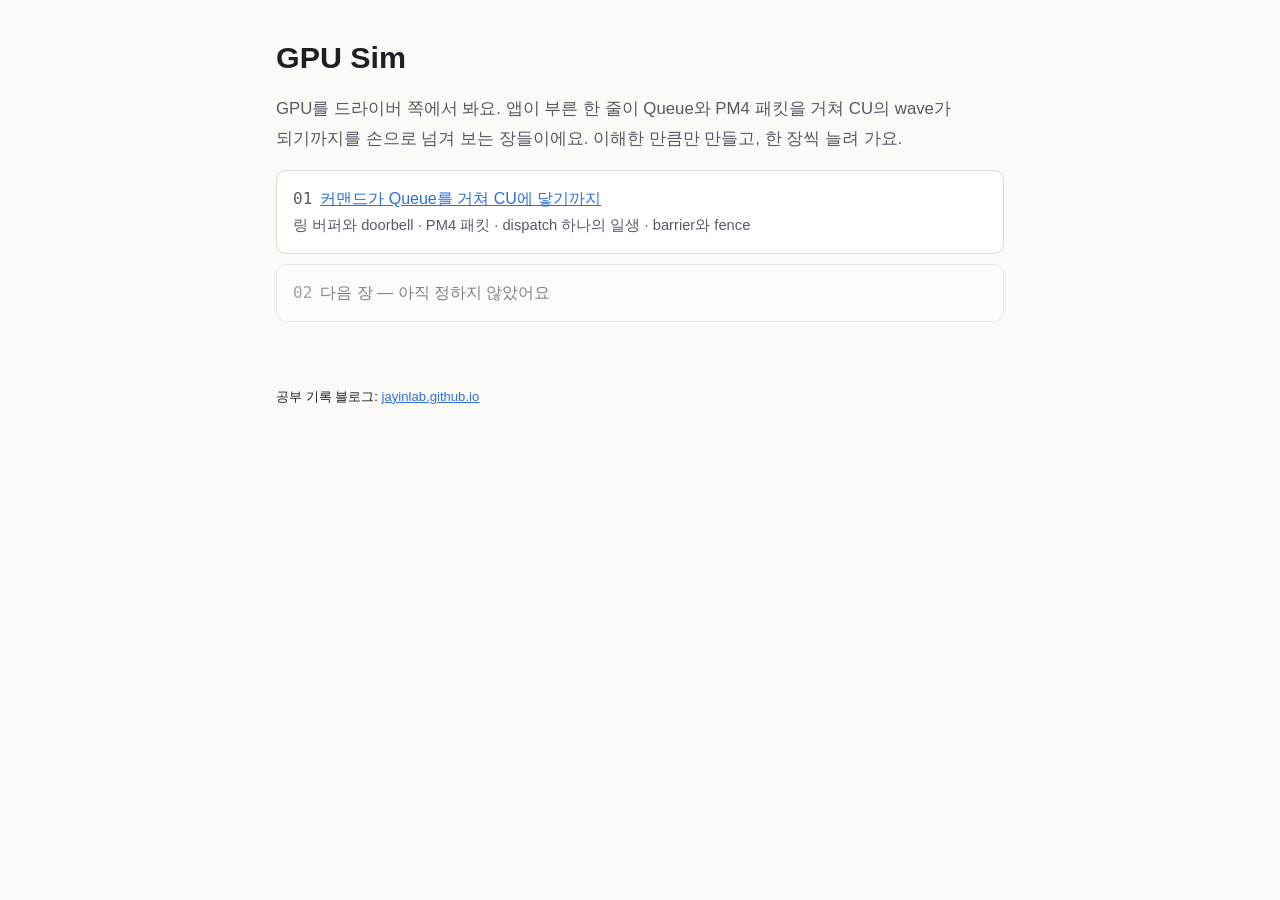
==== index.html @ 0fe096c0 "1장: 커맨드가 Queue를 거쳐 CU에 닿기까지 (초안) Co-Authored-By: Claude Opus 5.5 <noreply@anthropic.com>" ====
<!doctype html>
<html lang="ko">
<head>
<meta charset="utf-8">
<meta name="viewport" content="width=device-width, initial-scale=1">
<title>GPU Sim</title>
<meta name="description" content="드라이버 쪽 시선으로 GPU를 한 박자씩 넘겨 보는 작은 시뮬레이터 모음.">
<link rel="stylesheet" href="assets/style.css">
</head>
<body>
<main>
<h1>GPU Sim</h1>
<p class="lead">GPU를 드라이버 쪽에서 봐요. 앱이 부른 한 줄이 Queue와 PM4 패킷을 거쳐 CU의 wave가 되기까지를 손으로 넘겨 보는 장들이에요. 이해한 만큼만 만들고, 한 장씩 늘려 가요.</p>
<ul class="toc">
  <li><span class="num">01</span><a href="ch01/">커맨드가 Queue를 거쳐 CU에 닿기까지</a><span class="desc">링 버퍼와 doorbell · PM4 패킷 · dispatch 하나의 일생 · barrier와 fence</span></li>
  <li class="soon"><span class="num">02</span>다음 장 — 아직 정하지 않았어요</li>
</ul>
<footer><p>공부 기록 블로그: <a href="https://jayinlab.github.io/">jayinlab.github.io</a></p></footer>
</main>
</body>
</html>
---- assets/style.css ----
:root {
  --bg: #fbfaf7;
  --surface: #ffffff;
  --surface-2: #f2f0eb;
  --ink: #1d1f24;
  --ink-2: #555a66;
  --line: #dedad2;
  --accent: #2f6fdb;
  --accent-soft: rgba(47, 111, 219, .12);
  --ok: #1f9d74;
  --ok-soft: rgba(31, 157, 116, .13);
  --warn: #c98a12;
  --warn-soft: rgba(201, 138, 18, .15);
  --bad: #c9443a;
  --bad-soft: rgba(201, 68, 58, .12);
  --mono: ui-monospace, "SF Mono", Menlo, Consolas, monospace;
}
@media (prefers-color-scheme: dark) {
  :root:not([data-theme="light"]) {
    --bg: #12141a;
    --surface: #1a1d25;
    --surface-2: #222632;
    --ink: #e6e8ee;
    --ink-2: #9aa1b2;
    --line: #2f3442;
    --accent: #7aa7ff;
    --accent-soft: rgba(122, 167, 255, .16);
    --ok: #5fd4ad;
    --ok-soft: rgba(95, 212, 173, .14);
    --warn: #f0b84a;
    --warn-soft: rgba(240, 184, 74, .16);
    --bad: #ff7a70;
    --bad-soft: rgba(255, 122, 112, .14);
  }
}

* { box-sizing: border-box; }
html { -webkit-text-size-adjust: 100%; }
body {
  margin: 0;
  background: var(--bg);
  color: var(--ink);
  font: 16px/1.75 -apple-system, BlinkMacSystemFont, "Apple SD Gothic Neo", "Pretendard", "Malgun Gothic", "Segoe UI", sans-serif;
  word-break: keep-all;
}
main { max-width: 760px; margin: 0 auto; padding: 32px 16px 96px; }
a { color: var(--accent); }
h1 { font-size: 1.9rem; line-height: 1.3; margin: .2em 0 .3em; }
h2 { font-size: 1.35rem; margin: 2.4em 0 .6em; padding-top: .6em; border-top: 1px solid var(--line); }
h3 { font-size: 1.08rem; margin: 1.8em 0 .4em; }
p, li { color: var(--ink); }
.lead { color: var(--ink-2); font-size: 1.05rem; }
.crumb { font-size: .85rem; color: var(--ink-2); }
.crumb a { text-decoration: none; }
code { font-family: var(--mono); font-size: .88em; background: var(--surface-2); padding: .08em .35em; border-radius: 4px; }
.note {
  border-left: 3px solid var(--warn);
  background: var(--warn-soft);
  padding: 10px 14px;
  border-radius: 0 8px 8px 0;
  font-size: .93rem;
  margin: 1.2em 0;
}
.note.fact { border-color: var(--ok); background: var(--ok-soft); }

/* table of contents */
.toc { list-style: none; padding: 0; }
.toc li { border: 1px solid var(--line); background: var(--surface); border-radius: 10px; padding: 14px 16px; margin: 10px 0; }
.toc li.soon { opacity: .55; }
.toc .num { font-family: var(--mono); color: var(--ink-2); margin-right: .5em; }
.toc .desc { display: block; color: var(--ink-2); font-size: .92rem; }

/* simulator shell */
.sim {
  background: var(--surface);
  border: 1px solid var(--line);
  border-radius: 14px;
  padding: 16px;
  margin: 1.4em 0 2em;
}
.sim-title { font-size: .78rem; font-weight: 700; letter-spacing: .06em; color: var(--ink-2); text-transform: uppercase; margin-bottom: 10px; }
.controls { display: flex; flex-wrap: wrap; gap: 8px; margin: 12px 0 4px; align-items: center; }
button {
  font: inherit; font-size: .9rem;
  border: 1px solid var(--line);
  background: var(--surface-2);
  color: var(--ink);
  padding: 6px 12px;
  border-radius: 8px;
  cursor: pointer;
}
button:hover:not(:disabled) { border-color: var(--accent); }
button.primary { background: var(--accent); border-color: var(--accent); color: #fff; }
button:disabled { opacity: .45; cursor: default; }
label.inline { font-size: .9rem; color: var(--ink-2); display: inline-flex; align-items: center; gap: 6px; }
input[type=number], select {
  font: inherit; font-size: .9rem; width: 84px;
  padding: 4px 6px; border-radius: 6px;
  border: 1px solid var(--line); background: var(--surface-2); color: var(--ink);
}
.say {
  min-height: 3.4em;
  background: var(--surface-2);
  border-radius: 8px;
  padding: 10px 12px;
  font-size: .93rem;
  margin-top: 10px;
}
.say b { color: var(--accent); }
.log { font-family: var(--mono); font-size: .78rem; color: var(--ink-2); max-height: 7.5em; overflow-y: auto; margin-top: 8px; white-space: pre-wrap; }

/* ring buffer */
.ring { display: grid; grid-template-columns: repeat(8, 1fr); gap: 6px; margin: 8px 0 2px; }
.slot {
  position: relative;
  aspect-ratio: 1 / 1.05;
  border: 1px solid var(--line);
  border-radius: 8px;
  background: var(--surface-2);
  display: flex; align-items: center; justify-content: center;
  font-family: var(--mono); font-size: .72rem; text-align: center; line-height: 1.2;
  transition: background .25s, border-color .25s;
}
.slot.written { background: var(--warn-soft); border-color: var(--warn); }
.slot.visible { background: var(--accent-soft); border-color: var(--accent); }
.slot.read { background: var(--ok-soft); border-color: var(--ok); color: var(--ink-2); }
.ptrs { display: grid; grid-template-columns: repeat(8, 1fr); gap: 6px; font-family: var(--mono); font-size: .68rem; text-align: center; min-height: 2.8em; }
.ptr-r { color: var(--ok); font-weight: 700; }
.ptr-w { color: var(--warn); font-weight: 700; }
.ptr-d { color: var(--accent); font-weight: 700; }
.legend { display: flex; flex-wrap: wrap; gap: 12px; font-size: .8rem; color: var(--ink-2); margin-top: 6px; }
.legend i { display: inline-block; width: 11px; height: 11px; border-radius: 3px; margin-right: 5px; vertical-align: -1px; border: 1px solid var(--line); }

/* pipeline stepper */
.lanes { display: grid; grid-template-columns: 1fr; gap: 8px; }
.lane { display: grid; grid-template-columns: 92px 1fr; gap: 10px; align-items: start; }
.lane-name { font-size: .78rem; font-weight: 700; color: var(--ink-2); padding-top: 6px; }
.lane-body { display: flex; flex-wrap: wrap; gap: 6px; min-height: 34px; align-items: center; }
.chip {
  font-family: var(--mono); font-size: .74rem;
  border: 1px solid var(--line); background: var(--surface-2);
  padding: 4px 8px; border-radius: 6px;
  transition: background .25s, border-color .25s, opacity .25s;
}
.chip.on { border-color: var(--accent); background: var(--accent-soft); }
.chip.done { border-color: var(--ok); background: var(--ok-soft); }
.chip.dim { opacity: .4; }
.cus { display: grid; grid-template-columns: repeat(4, 1fr); gap: 6px; width: 100%; }
.cu { border: 1px solid var(--line); border-radius: 8px; padding: 6px; background: var(--surface-2); min-height: 64px; }
.cu-name { font-size: .68rem; color: var(--ink-2); font-family: var(--mono); }
.waves { display: flex; flex-wrap: wrap; gap: 3px; margin-top: 4px; }
.wave { width: 14px; height: 14px; border-radius: 3px; background: var(--accent); }
.wave.fin { background: var(--ok); }
.wave.b { background: var(--warn); }
.wave.b.fin { background: var(--ok); }
.memcell { font-family: var(--mono); font-size: .85rem; border: 1px solid var(--line); border-radius: 6px; padding: 4px 10px; background: var(--surface-2); }
.memcell.hit { border-color: var(--ok); background: var(--ok-soft); }

/* fence sim */
.fence-row { display: flex; flex-wrap: wrap; gap: 10px; align-items: center; margin: 6px 0; }
.big { font-family: var(--mono); font-size: 1.4rem; font-weight: 700; }
.waiter { border: 1px dashed var(--line); border-radius: 8px; padding: 6px 10px; font-size: .85rem; }
.waiter.blocked { border-color: var(--bad); background: var(--bad-soft); }
.waiter.free { border-color: var(--ok); background: var(--ok-soft); border-style: solid; }

/* summary & quiz */
.summary { background: var(--surface); border: 1px solid var(--line); border-radius: 12px; padding: 6px 18px; }
.quiz { border: 1px solid var(--line); border-radius: 10px; padding: 12px 14px; margin: 12px 0; background: var(--surface); }
.quiz .q { font-weight: 600; margin-bottom: 8px; }
.quiz .opts { display: flex; flex-direction: column; gap: 6px; }
.quiz .opts button { text-align: left; }
.quiz .opts button.right { border-color: var(--ok); background: var(--ok-soft); }
.quiz .opts button.wrong { border-color: var(--bad); background: var(--bad-soft); }
.quiz .why { display: none; margin-top: 8px; font-size: .9rem; color: var(--ink-2); }
.quiz.answered .why { display: block; }

footer { margin-top: 64px; font-size: .82rem; color: var(--ink-2); }

@media (max-width: 560px) {
  .ring, .ptrs { grid-template-columns: repeat(4, 1fr); }
  .lane { grid-template-columns: 1fr; gap: 2px; }
  .lane-name { padding-top: 0; }
  .cus { grid-template-columns: repeat(2, 1fr); }
}
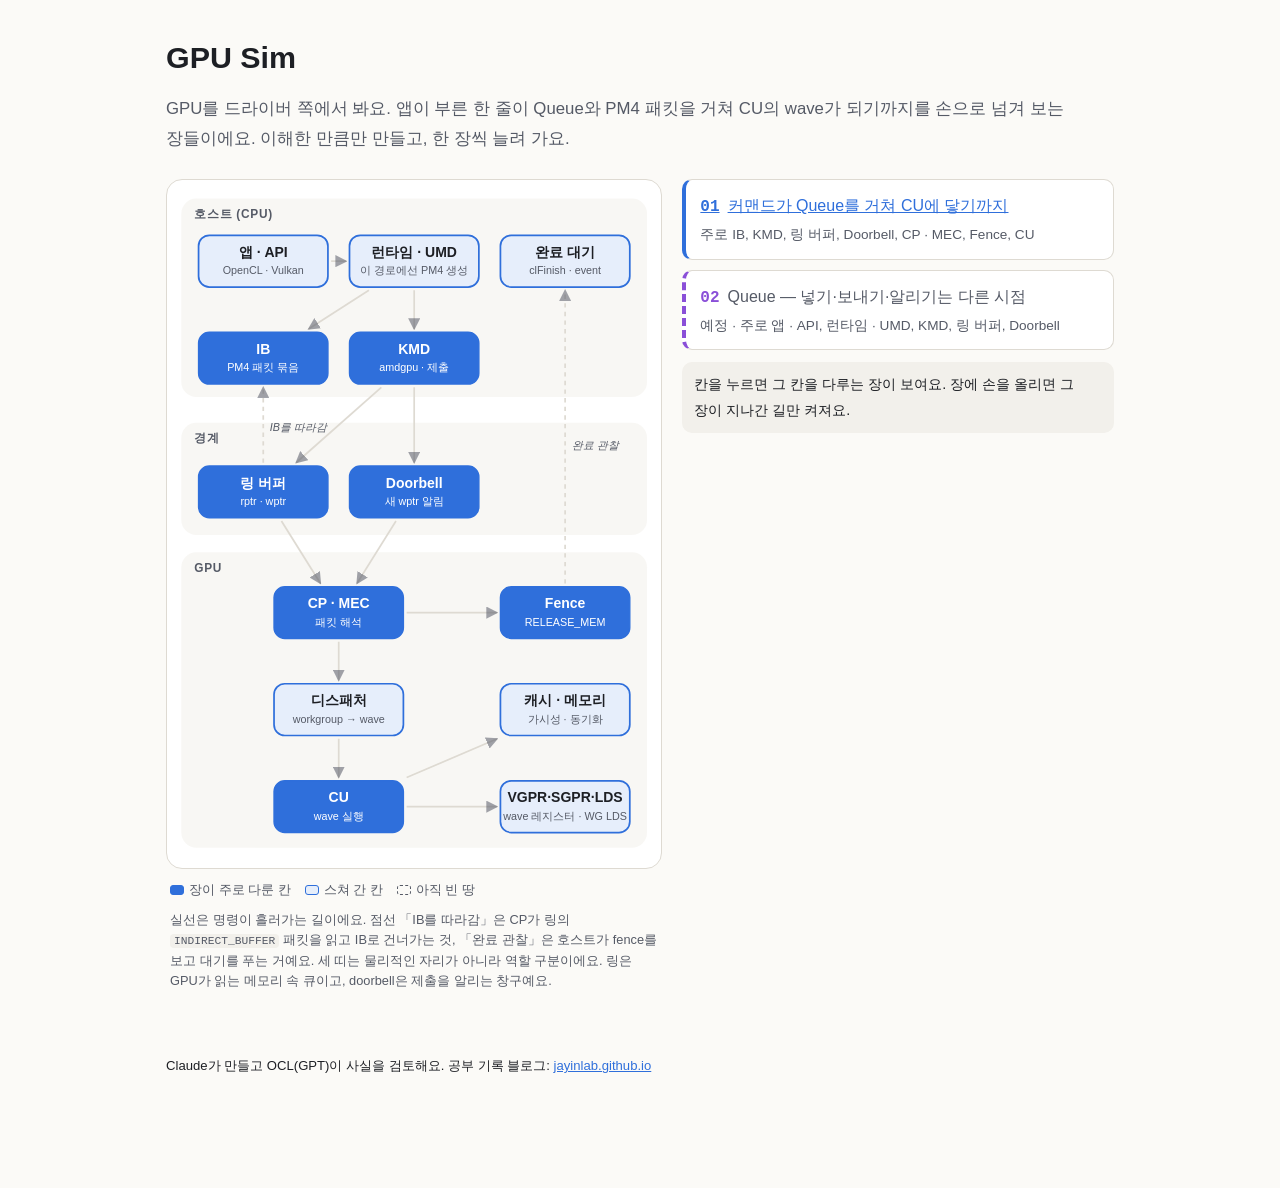
==== commit 87e5ac60: "탐색 지도: 메인 전체 지도 + 장마다 다룬 칸 색칠 - assets/map.js 공용 부품(칸 13·화살표·장 범위), 메인은 장 카드 호버·칸 클릭 - 1장 맨 위 지도(칸 클" ====
--- a/index.html
+++ b/index.html
@@ -8,14 +8,30 @@
 <link rel="stylesheet" href="assets/style.css">
 </head>
 <body>
-<main>
+<main class="wide">
 <h1>GPU Sim</h1>
 <p class="lead">GPU를 드라이버 쪽에서 봐요. 앱이 부른 한 줄이 Queue와 PM4 패킷을 거쳐 CU의 wave가 되기까지를 손으로 넘겨 보는 장들이에요. 이해한 만큼만 만들고, 한 장씩 늘려 가요.</p>
-<ul class="toc">
-  <li><span class="num">01</span><a href="ch01/">커맨드가 Queue를 거쳐 CU에 닿기까지</a><span class="desc">링 버퍼와 doorbell · PM4 패킷 · dispatch 하나의 일생 · barrier와 fence</span></li>
-  <li class="soon"><span class="num">02</span>다음 장 — 아직 정하지 않았어요</li>
-</ul>
-<footer><p>공부 기록 블로그: <a href="https://jayinlab.github.io/">jayinlab.github.io</a></p></footer>
+
+<section class="gmap-box" data-gmap="index">
+  <div>
+    <div class="gmap-wrap"></div>
+    <div class="gmap-legend">
+      <span><i class="m"></i>장이 주로 다룬 칸</span>
+      <span><i class="t"></i>스쳐 간 칸</span>
+      <span><i class="e"></i>아직 빈 땅</span>
+    </div>
+    <p class="gmap-note">실선은 명령이 흘러가는 길이에요. 점선 「IB를 따라감」은 CP가 링의 <code>INDIRECT_BUFFER</code> 패킷을 읽고 IB로 건너가는 것, 「완료 관찰」은 호스트가 fence를 보고 대기를 푸는 거예요. 세 띠는 물리적인 자리가 아니라 역할 구분이에요. 링은 GPU가 읽는 메모리 속 큐이고, doorbell은 제출을 알리는 창구예요.</p>
+  </div>
+  <div>
+    <ul class="gmap-chapters"></ul>
+    <div class="gmap-panel" aria-live="polite"></div>
+  </div>
+</section>
+
+<footer>
+<p>Claude가 만들고 OCL(GPT)이 사실을 검토해요. 공부 기록 블로그: <a href="https://jayinlab.github.io/">jayinlab.github.io</a></p>
+</footer>
 </main>
+<script src="assets/map.js"></script>
 </body>
 </html>
--- a/assets/style.css
+++ b/assets/style.css
@@ -13,6 +13,9 @@
   --warn-soft: rgba(201, 138, 18, .15);
   --bad: #c9443a;
   --bad-soft: rgba(201, 68, 58, .12);
+  --c1: #2f6fdb;
+  --c2: #8a4fd8;
+  --on-c: #ffffff;
   --mono: ui-monospace, "SF Mono", Menlo, Consolas, monospace;
 }
 @media (prefers-color-scheme: dark) {
@@ -31,6 +34,9 @@
     --warn-soft: rgba(240, 184, 74, .16);
     --bad: #ff7a70;
     --bad-soft: rgba(255, 122, 112, .14);
+    --c1: #7aa7ff;
+    --c2: #c09bff;
+    --on-c: #10131a;
   }
 }
 
@@ -176,6 +182,54 @@
 
 footer { margin-top: 64px; font-size: .82rem; color: var(--ink-2); }
 
+/* 탐색 지도 */
+.gmap-box { display: grid; grid-template-columns: minmax(0, 1.15fr) minmax(0, 1fr); gap: 20px; align-items: start; margin: 1.6em 0 2.4em; }
+.gmap-wrap { background: var(--surface); border: 1px solid var(--line); border-radius: 16px; padding: 10px; }
+.gmap { width: 100%; height: auto; display: block; }
+.gmap-band { fill: var(--surface-2); opacity: .55; }
+.gmap-band-t { font-size: 11px; font-weight: 700; letter-spacing: .06em; fill: var(--ink-2); }
+.gmap-edge { stroke: var(--line); stroke-width: 1.6; transition: stroke .25s, opacity .25s; }
+.gmap-edge.jump, .gmap-edge.back { stroke-dasharray: 4 4; }
+.gmap-edge.lit { stroke: var(--cc); stroke-width: 2.2; }
+.gmap-elabel { font-size: 10px; fill: var(--ink-2); font-style: italic; }
+.gmap-arw { fill: var(--ink-2); opacity: .55; }
+.gmap-node rect { fill: var(--surface); stroke: var(--line); stroke-width: 1.3; transition: fill .25s, stroke .25s, opacity .25s; }
+.gmap-node text { text-anchor: middle; pointer-events: none; transition: opacity .25s; }
+.gmap-t { font-size: 13px; font-weight: 700; fill: var(--ink); }
+.gmap-s { font-size: 10px; fill: var(--ink-2); }
+.gmap-node[role=button] { cursor: pointer; }
+.gmap-node[role=button]:hover rect, .gmap-node:focus-visible rect { stroke: var(--ink-2); }
+.gmap-node:focus { outline: none; }
+.gmap-node.main rect { fill: var(--cc); stroke: var(--cc); }
+.gmap-node.main .gmap-t, .gmap-node.main .gmap-s { fill: var(--on-c); }
+.gmap-node.touch rect { fill: color-mix(in srgb, var(--cc) 12%, var(--surface)); stroke: var(--cc); stroke-width: 1.6; }
+.gmap-node.off rect { opacity: .45; }
+.gmap-node.off text { opacity: .4; }
+.gmap-node.empty rect { fill: transparent; stroke-dasharray: 4 3; }
+.gmap-node.empty text { opacity: .55; }
+.gmap-node.picked rect { stroke: var(--ink); stroke-width: 2.4; }
+.gmap-chapters { list-style: none; padding: 0; margin: 0; }
+.gmap-ch { border: 1px solid var(--line); border-left: 4px solid var(--cc); background: var(--surface); border-radius: 10px; padding: 12px 14px; margin: 0 0 10px; transition: box-shadow .2s; }
+.gmap-ch:hover, .gmap-ch:focus-within { box-shadow: 0 0 0 2px color-mix(in srgb, var(--cc) 35%, transparent); }
+.gmap-ch.planned { border-left-style: dashed; }
+.gmap-ch.planned > span:first-child { color: var(--ink-2); }
+.gmap-ch .num { font-family: var(--mono); color: var(--cc); margin-right: .5em; font-weight: 700; }
+.gmap-ch .desc { display: block; color: var(--ink-2); font-size: .85rem; margin-top: 2px; }
+.gmap-panel { font-size: .9rem; background: var(--surface-2); border-radius: 10px; padding: 10px 12px; margin-top: 12px; min-height: 3.2em; }
+.gmap-note { font-size: .8rem; color: var(--ink-2); margin: 8px 4px 0; line-height: 1.6; }
+.gmap-legend { display: flex; flex-wrap: wrap; gap: 14px; font-size: .8rem; color: var(--ink-2); margin: 10px 4px 2px; }
+.gmap-legend i { display: inline-block; width: 14px; height: 10px; border-radius: 3px; margin-right: 5px; vertical-align: -1px; border: 1.5px solid var(--c1); }
+.gmap-legend i.m { background: var(--c1); }
+.gmap-legend i.t { background: color-mix(in srgb, var(--c1) 12%, var(--surface)); }
+.gmap-legend i.e { border-style: dashed; border-color: var(--ink-2); }
+.chapter-map { max-width: 400px; margin: 1.4em auto 0; }
+.chapter-map .gmap-wrap { padding: 6px; }
+.chapter-map figcaption { font-size: .82rem; color: var(--ink-2); text-align: center; margin-top: 6px; }
+main.wide { max-width: 980px; }
+
+@media (max-width: 760px) {
+  .gmap-box { grid-template-columns: 1fr; }
+}
 @media (max-width: 560px) {
   .ring, .ptrs { grid-template-columns: repeat(4, 1fr); }
   .lane { grid-template-columns: 1fr; gap: 2px; }
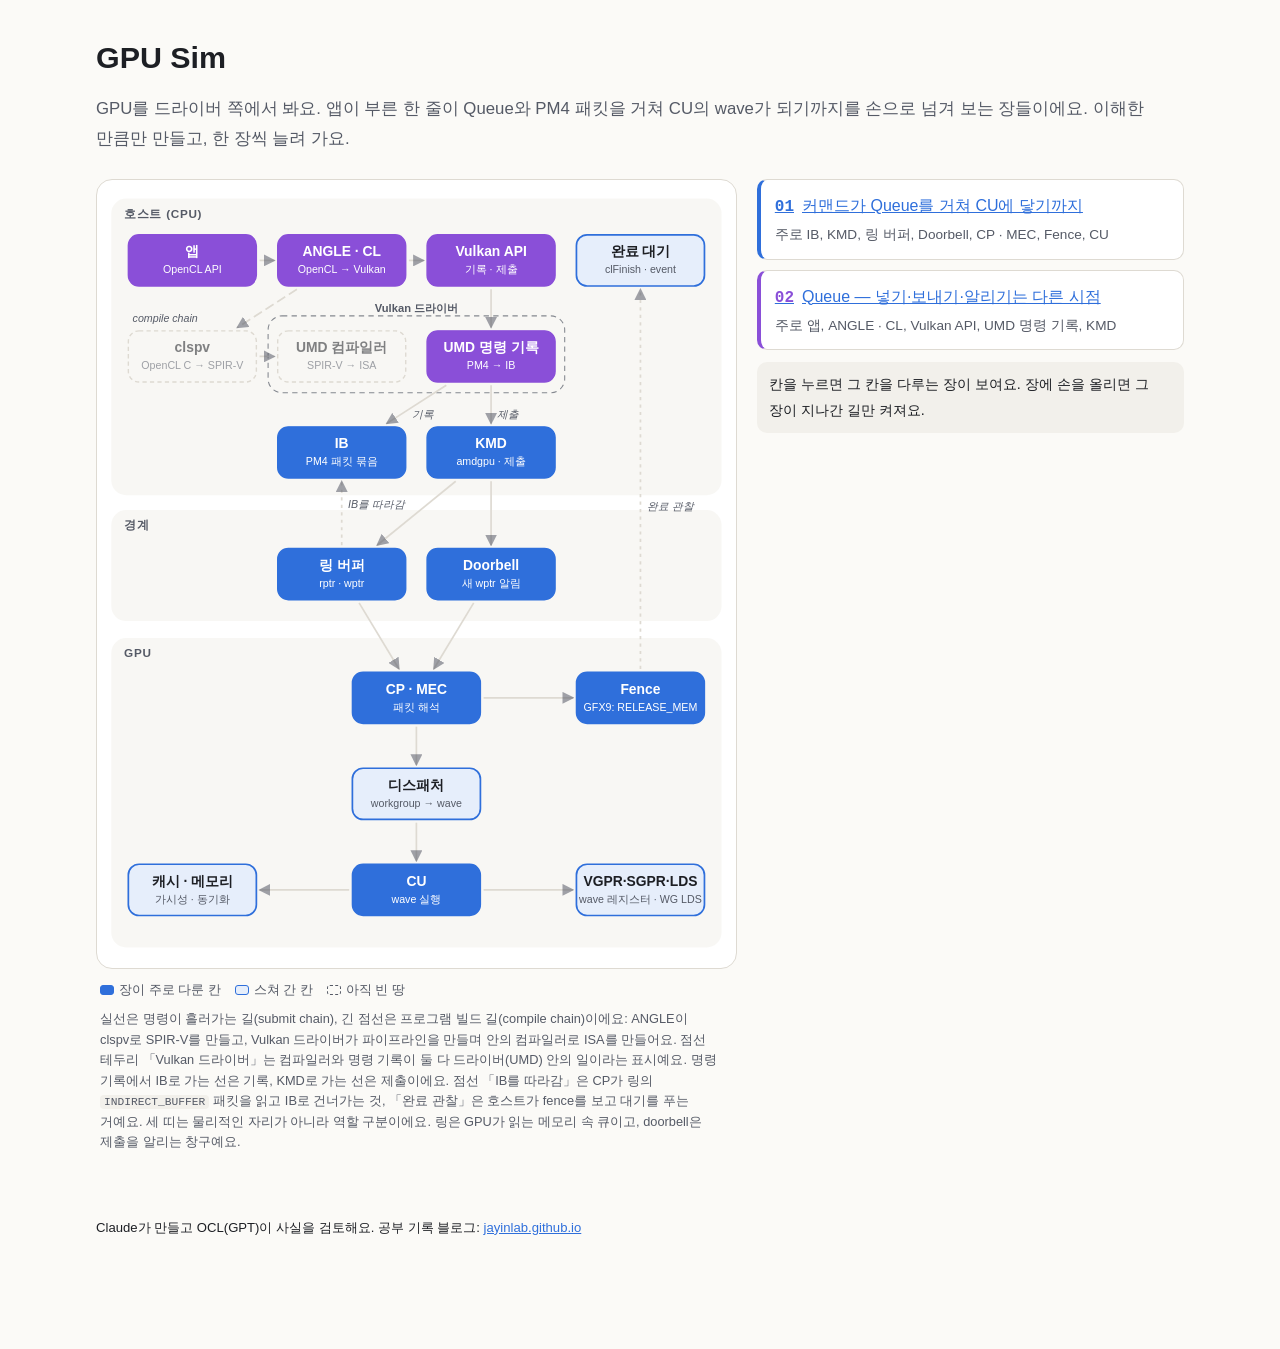
==== commit fb67cd81: "2장 Queue 공개 + 지도 호스트 띠를 compile/submit chain으로 펼침 - 2장: event 네 상태, 층마다 대기·제출 단계, clFlush/clFinish 약" ====
--- a/index.html
+++ b/index.html
@@ -20,7 +20,7 @@
       <span><i class="t"></i>스쳐 간 칸</span>
       <span><i class="e"></i>아직 빈 땅</span>
     </div>
-    <p class="gmap-note">실선은 명령이 흘러가는 길이에요. 점선 「IB를 따라감」은 CP가 링의 <code>INDIRECT_BUFFER</code> 패킷을 읽고 IB로 건너가는 것, 「완료 관찰」은 호스트가 fence를 보고 대기를 푸는 거예요. 세 띠는 물리적인 자리가 아니라 역할 구분이에요. 링은 GPU가 읽는 메모리 속 큐이고, doorbell은 제출을 알리는 창구예요.</p>
+    <p class="gmap-note">실선은 명령이 흘러가는 길(submit chain), 긴 점선은 프로그램 빌드 길(compile chain)이에요: ANGLE이 clspv로 SPIR-V를 만들고, Vulkan 드라이버가 파이프라인을 만들며 안의 컴파일러로 ISA를 만들어요. 점선 테두리 「Vulkan 드라이버」는 컴파일러와 명령 기록이 둘 다 드라이버(UMD) 안의 일이라는 표시예요. 명령 기록에서 IB로 가는 선은 기록, KMD로 가는 선은 제출이에요. 점선 「IB를 따라감」은 CP가 링의 <code>INDIRECT_BUFFER</code> 패킷을 읽고 IB로 건너가는 것, 「완료 관찰」은 호스트가 fence를 보고 대기를 푸는 거예요. 세 띠는 물리적인 자리가 아니라 역할 구분이에요. 링은 GPU가 읽는 메모리 속 큐이고, doorbell은 제출을 알리는 창구예요.</p>
   </div>
   <div>
     <ul class="gmap-chapters"></ul>
--- a/assets/style.css
+++ b/assets/style.css
@@ -183,14 +183,17 @@
 footer { margin-top: 64px; font-size: .82rem; color: var(--ink-2); }
 
 /* 탐색 지도 */
-.gmap-box { display: grid; grid-template-columns: minmax(0, 1.15fr) minmax(0, 1fr); gap: 20px; align-items: start; margin: 1.6em 0 2.4em; }
+.gmap-box { display: grid; grid-template-columns: minmax(0, 1.5fr) minmax(0, 1fr); gap: 20px; align-items: start; margin: 1.6em 0 2.4em; }
 .gmap-wrap { background: var(--surface); border: 1px solid var(--line); border-radius: 16px; padding: 10px; }
 .gmap { width: 100%; height: auto; display: block; }
 .gmap-band { fill: var(--surface-2); opacity: .55; }
 .gmap-band-t { font-size: 11px; font-weight: 700; letter-spacing: .06em; fill: var(--ink-2); }
 .gmap-edge { stroke: var(--line); stroke-width: 1.6; transition: stroke .25s, opacity .25s; }
-.gmap-edge.jump, .gmap-edge.back { stroke-dasharray: 4 4; }
+.gmap-edge.jump, .gmap-edge.back { stroke-dasharray: 3 4; }
+.gmap-edge.code { stroke-dasharray: 9 4; }
 .gmap-edge.lit { stroke: var(--cc); stroke-width: 2.2; }
+.gmap-group { fill: none; stroke: var(--ink-2); stroke-width: 1; stroke-dasharray: 5 4; opacity: .7; }
+.gmap-group-t { font-size: 10.5px; font-weight: 700; fill: var(--ink-2); text-anchor: middle; }
 .gmap-elabel { font-size: 10px; fill: var(--ink-2); font-style: italic; }
 .gmap-arw { fill: var(--ink-2); opacity: .55; }
 .gmap-node rect { fill: var(--surface); stroke: var(--line); stroke-width: 1.3; transition: fill .25s, stroke .25s, opacity .25s; }
@@ -222,15 +225,48 @@
 .gmap-legend i.m { background: var(--c1); }
 .gmap-legend i.t { background: color-mix(in srgb, var(--c1) 12%, var(--surface)); }
 .gmap-legend i.e { border-style: dashed; border-color: var(--ink-2); }
-.chapter-map { max-width: 400px; margin: 1.4em auto 0; }
+.chapter-map { max-width: 520px; margin: 1.4em auto 0; }
 .chapter-map .gmap-wrap { padding: 6px; }
 .chapter-map figcaption { font-size: .82rem; color: var(--ink-2); text-align: center; margin-top: 6px; }
-main.wide { max-width: 980px; }
+main.wide { max-width: 1120px; }
+
+
+/* 표 */
+.tbl { width: 100%; border-collapse: collapse; font-size: .9rem; margin: 1em 0 1.4em; display: block; overflow-x: auto; }
+.tbl th, .tbl td { border-bottom: 1px solid var(--line); padding: 8px 10px; text-align: left; vertical-align: top; }
+.tbl th { font-size: .8rem; color: var(--ink-2); font-weight: 700; }
+
+/* 2장 · 정거장 */
+.stations { display: grid; grid-template-columns: repeat(6, minmax(0, 1fr)); gap: 6px; }
+.station { border: 1px solid var(--line); border-radius: 8px; background: var(--surface-2); padding: 6px; min-height: 110px; }
+.station-name { font-size: .7rem; font-weight: 700; color: var(--ink-2); margin-bottom: 6px; line-height: 1.3; }
+.station-body { display: flex; flex-direction: column; gap: 5px; align-items: flex-start; }
+.batch { border: 1px dashed var(--accent); border-radius: 6px; padding: 4px; display: flex; flex-wrap: wrap; gap: 3px; }
+.batch-name { width: 100%; font-size: .66rem; color: var(--accent); font-family: var(--mono); }
+.chip.run { border-color: var(--warn); background: var(--warn-soft); }
+.hostline { display: flex; flex-wrap: wrap; gap: 6px; align-items: center; margin-top: 10px; }
+.twoq { display: grid; gap: 8px; }
+.qlane { display: grid; grid-template-columns: 70px 1fr; gap: 10px; align-items: center; }
+.qname { font-size: .8rem; font-weight: 700; color: var(--ink-2); }
+.muted { color: var(--ink-2); font-size: .85rem; }
+
+/* 2장 · 타임라인 */
+.tl { margin-top: 10px; }
+.tl-row { display: grid; grid-template-columns: 56px 1fr; gap: 8px; align-items: center; margin: 6px 0; }
+.tl-name { font-size: .8rem; font-weight: 700; color: var(--ink-2); }
+.tl-track { position: relative; height: 30px; background: var(--surface-2); border-radius: 6px; overflow: hidden; }
+.tl-seg { position: absolute; top: 3px; bottom: 3px; border-radius: 4px; font-size: .66rem; color: var(--ink); display: flex; align-items: center; justify-content: center; overflow: hidden; white-space: nowrap; box-shadow: inset 0 0 0 1px var(--surface); }
+.tl-seg.enq { background: var(--surface); border: 1px solid var(--line); }
+.tl-seg.sub { background: var(--bad-soft); border: 1px solid var(--bad); }
+.tl-seg.run { background: var(--accent-soft); border: 1px solid var(--accent); }
+.tl-cmp { display: flex; flex-wrap: wrap; gap: 6px; margin-top: 10px; }
+.gmap-box > div:last-child { position: sticky; top: 16px; }
 
 @media (max-width: 760px) {
   .gmap-box { grid-template-columns: 1fr; }
 }
 @media (max-width: 560px) {
+  .stations { grid-template-columns: repeat(3, minmax(0, 1fr)); }
   .ring, .ptrs { grid-template-columns: repeat(4, 1fr); }
   .lane { grid-template-columns: 1fr; gap: 2px; }
   .lane-name { padding-top: 0; }
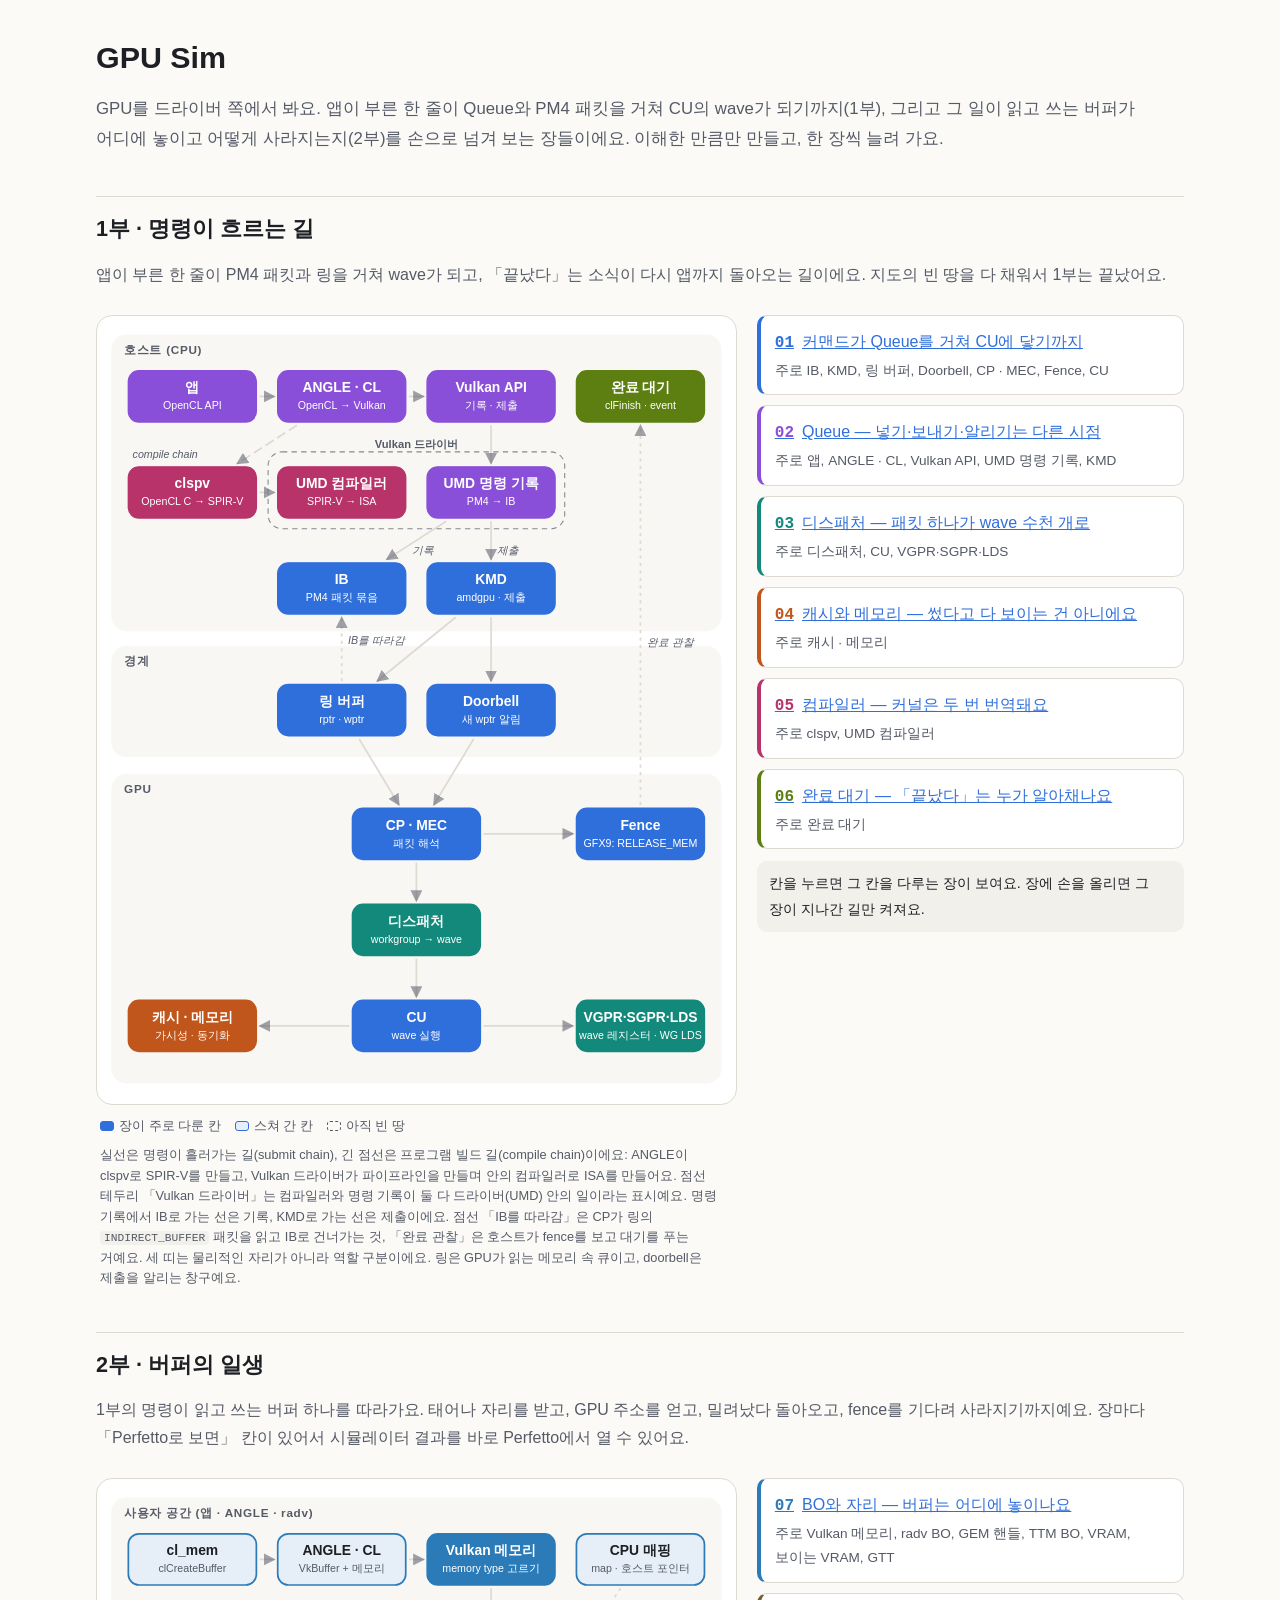
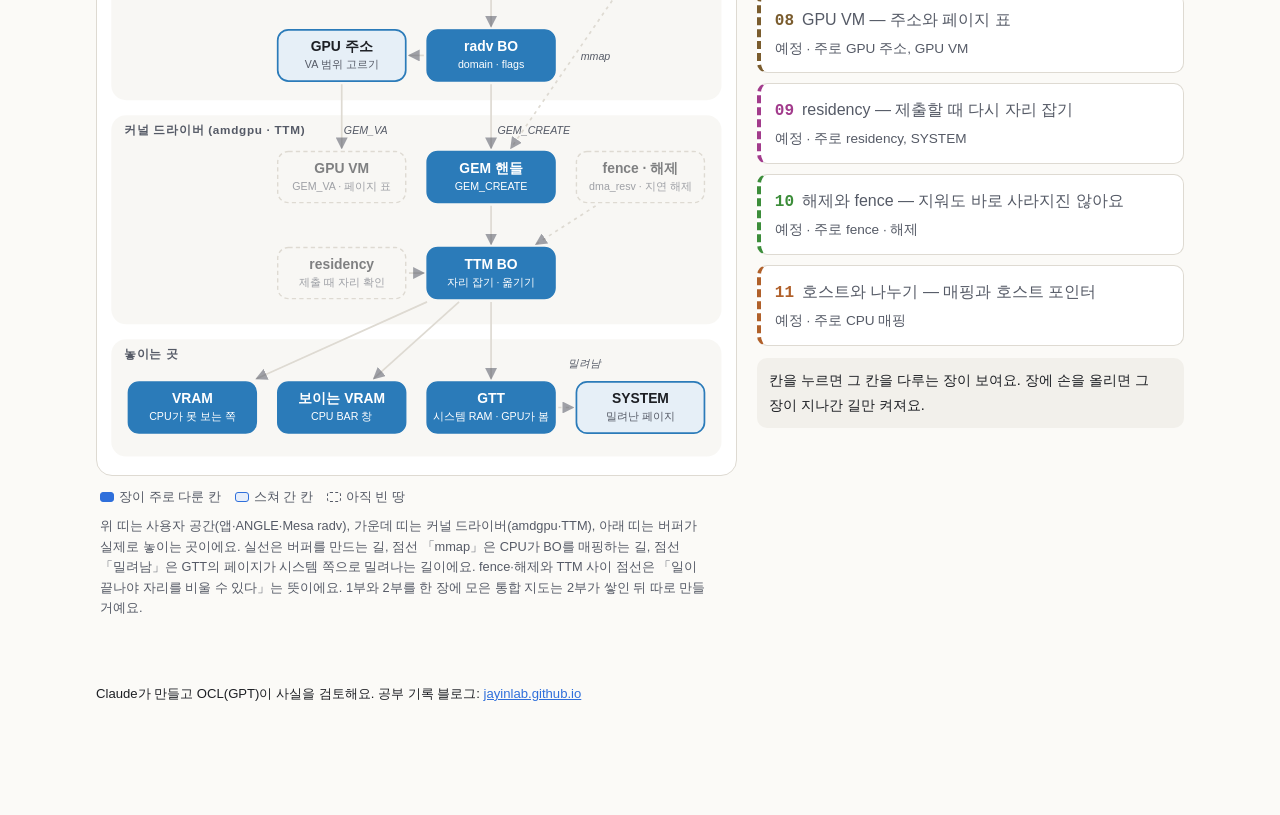
==== commit 0b4b2075: "2부 시작: 7장 BO와 자리 + 2부 전용 지도 + Perfetto 공용 모듈 - 지도: 부마다 지도(MAPS), 메인에 1부·2부, 2부 칸 15개·예정 장 8~11 - 7장:" ====
--- a/index.html
+++ b/index.html
@@ -10,8 +10,10 @@
 <body>
 <main class="wide">
 <h1>GPU Sim</h1>
-<p class="lead">GPU를 드라이버 쪽에서 봐요. 앱이 부른 한 줄이 Queue와 PM4 패킷을 거쳐 CU의 wave가 되기까지를 손으로 넘겨 보는 장들이에요. 이해한 만큼만 만들고, 한 장씩 늘려 가요.</p>
+<p class="lead">GPU를 드라이버 쪽에서 봐요. 앱이 부른 한 줄이 Queue와 PM4 패킷을 거쳐 CU의 wave가 되기까지(1부), 그리고 그 일이 읽고 쓰는 버퍼가 어디에 놓이고 어떻게 사라지는지(2부)를 손으로 넘겨 보는 장들이에요. 이해한 만큼만 만들고, 한 장씩 늘려 가요.</p>
 
+<h2 class="part">1부 · 명령이 흐르는 길</h2>
+<p class="part-lead">앱이 부른 한 줄이 PM4 패킷과 링을 거쳐 wave가 되고, 「끝났다」는 소식이 다시 앱까지 돌아오는 길이에요. 지도의 빈 땅을 다 채워서 1부는 끝났어요.</p>
 <section class="gmap-box" data-gmap="index">
   <div>
     <div class="gmap-wrap"></div>
@@ -28,6 +30,23 @@
   </div>
 </section>
 
+<h2 class="part">2부 · 버퍼의 일생</h2>
+<p class="part-lead">1부의 명령이 읽고 쓰는 버퍼 하나를 따라가요. 태어나 자리를 받고, GPU 주소를 얻고, 밀려났다 돌아오고, fence를 기다려 사라지기까지예요. 장마다 「Perfetto로 보면」 칸이 있어서 시뮬레이터 결과를 바로 Perfetto에서 열 수 있어요.</p>
+<section class="gmap-box" data-gmap="index:p2">
+  <div>
+    <div class="gmap-wrap"></div>
+    <div class="gmap-legend">
+      <span><i class="m"></i>장이 주로 다룬 칸</span>
+      <span><i class="t"></i>스쳐 간 칸</span>
+      <span><i class="e"></i>아직 빈 땅</span>
+    </div>
+    <p class="gmap-note">위 띠는 사용자 공간(앱·ANGLE·Mesa radv), 가운데 띠는 커널 드라이버(amdgpu·TTM), 아래 띠는 버퍼가 실제로 놓이는 곳이에요. 실선은 버퍼를 만드는 길, 점선 「mmap」은 CPU가 BO를 매핑하는 길, 점선 「밀려남」은 GTT의 페이지가 시스템 쪽으로 밀려나는 길이에요. fence·해제와 TTM 사이 점선은 「일이 끝나야 자리를 비울 수 있다」는 뜻이에요. 1부와 2부를 한 장에 모은 통합 지도는 2부가 쌓인 뒤 따로 만들 거예요.</p>
+  </div>
+  <div>
+    <ul class="gmap-chapters"></ul>
+    <div class="gmap-panel" aria-live="polite"></div>
+  </div>
+</section>
 <footer>
 <p>Claude가 만들고 OCL(GPT)이 사실을 검토해요. 공부 기록 블로그: <a href="https://jayinlab.github.io/">jayinlab.github.io</a></p>
 </footer>
--- a/assets/style.css
+++ b/assets/style.css
@@ -15,6 +15,16 @@
   --bad-soft: rgba(201, 68, 58, .12);
   --c1: #2f6fdb;
   --c2: #8a4fd8;
+  --c3: #12897a;
+  --c4: #c0561b;
+  --c5: #b8336a;
+  --c6: #5d7f12;
+  --c7: #2b7bb9;
+  --c8: #7a5c2e;
+  --c9: #a23b8c;
+  --c10: #3c8d3a;
+  --c11: #b0602a;
+  --wg-l: 52%;
   --on-c: #ffffff;
   --mono: ui-monospace, "SF Mono", Menlo, Consolas, monospace;
 }
@@ -36,6 +46,16 @@
     --bad-soft: rgba(255, 122, 112, .14);
     --c1: #7aa7ff;
     --c2: #c09bff;
+    --c3: #4fd1bd;
+    --c4: #ff9e64;
+    --c5: #ff85b3;
+    --c6: #b6dc5a;
+    --c7: #6cc4ff;
+    --c8: #d9b77a;
+    --c9: #f29be0;
+    --c10: #8fdc7c;
+    --c11: #ffb27a;
+    --wg-l: 62%;
     --on-c: #10131a;
   }
 }
@@ -59,6 +79,7 @@
 .crumb { font-size: .85rem; color: var(--ink-2); }
 .crumb a { text-decoration: none; }
 code { font-family: var(--mono); font-size: .88em; background: var(--surface-2); padding: .08em .35em; border-radius: 4px; }
+p code, li code, .say code { overflow-wrap: anywhere; }
 .note {
   border-left: 3px solid var(--warn);
   background: var(--warn-soft);
@@ -272,3 +293,179 @@
   .lane-name { padding-top: 0; }
   .cus { grid-template-columns: repeat(2, 1fr); }
 }
+
+/* 3장 · 디스패처 */
+.ses { display: grid; grid-template-columns: repeat(2, minmax(0, 1fr)); gap: 8px; }
+.ses.many { grid-template-columns: repeat(2, minmax(0, 1fr)); }
+.se { border: 1px solid var(--line); border-radius: 8px; background: var(--surface-2); padding: 6px; }
+.se-name { font-size: .7rem; font-weight: 700; color: var(--ink-2); font-family: var(--mono); margin-bottom: 4px; }
+.cugrid { display: grid; grid-template-columns: repeat(2, minmax(0, 1fr)); gap: 4px; }
+.ses.many .cugrid { grid-template-columns: repeat(8, minmax(0, 1fr)); gap: 3px; }
+.cu3 { display: flex; flex-direction: column; gap: 2px; padding: 2px; border: 1px solid var(--line); border-radius: 4px; background: var(--surface); }
+.cu3.off { opacity: .3; background: repeating-linear-gradient(45deg, var(--surface), var(--surface) 3px, var(--surface-2) 3px, var(--surface-2) 6px); }
+.wg { height: 22px; border-radius: 3px; background: var(--surface-2); font: 600 .7rem/22px var(--mono); text-align: center; color: #fff; transition: background-color .25s, transform .25s; }
+.ses.many .wg { height: 9px; }
+.wg.on { background: hsl(var(--h) 62% var(--wg-l)); transform: scale(1); animation: wg-in .3s ease-out; }
+@keyframes wg-in { from { transform: scale(.4); opacity: .2; } to { transform: scale(1); opacity: 1; } }
+@media (prefers-reduced-motion: reduce) { .wg, .wg.on { animation: none; transition: none; } }
+.waitq { grid-column: 1 / -1; }
+.util { margin-top: 10px; }
+.util-name { font-size: .72rem; color: var(--ink-2); font-weight: 700; margin-bottom: 4px; }
+.util-bars { display: flex; align-items: flex-end; gap: 2px; height: 48px; background: var(--surface-2); border-radius: 6px; padding: 3px; overflow: hidden; }
+.util-bars i { flex: 1 1 0; min-width: 2px; max-width: 14px; background: var(--c3); border-radius: 2px 2px 0 0; }
+.util-bars i.low { background: var(--bad); }
+.pkt, .wavepick { display: flex; flex-wrap: wrap; gap: 6px; align-items: center; margin: 6px 0; }
+.wavepick button { padding: 4px 10px; font-size: .82rem; }
+select[data-k="gpu"], select[data-k="mask"] { width: auto; }
+.regtbl { margin: .6em 0; display: table; }
+.regtbl td { overflow-wrap: anywhere; }
+.regtbl td.mono { font-family: var(--mono); white-space: nowrap; }
+.vgrid { display: grid; grid-template-columns: repeat(var(--cols, 16), minmax(0, 1fr)); gap: 3px; margin: 8px 0; }
+.lanecell { padding: 0; height: 28px; font: .68rem var(--mono); border-radius: 4px; min-width: 0; }
+.lanecell.sel { background: var(--c3); border-color: var(--c3); color: var(--on-c); }
+@media (max-width: 560px) {
+  .ses, .ses.many { grid-template-columns: 1fr; }
+  .vgrid { grid-template-columns: repeat(8, minmax(0, 1fr)); }
+}
+
+/* 4장 · 캐시와 메모리 */
+.codepair { display: grid; grid-template-columns: repeat(2, minmax(0, 1fr)); gap: 10px; margin: 1em 0 1.4em; }
+pre.code { margin: 0; font: .8rem/1.6 var(--mono); background: var(--surface); border: 1px solid var(--line); border-radius: 10px; padding: 10px 12px; overflow-x: auto; }
+.coh { display: grid; grid-template-columns: repeat(2, minmax(0, 1fr)); gap: 8px; }
+.cbox { border: 1px solid var(--line); border-radius: 10px; background: var(--surface-2); padding: 8px 10px; transition: background-color .25s, border-color .25s; }
+.cbox.wide { grid-column: 1 / -1; }
+.cname { font-size: .72rem; font-weight: 700; color: var(--ink-2); }
+.cval { font: 700 1.15rem/1.5 var(--mono); }
+.cstate { font-size: .78rem; color: var(--ink-2); min-height: 1.4em; }
+.cbtns { display: flex; flex-wrap: wrap; gap: 5px; margin-top: 6px; }
+.cbtns button { padding: 3px 9px; font-size: .8rem; }
+.cbox.fresh { border-color: var(--ok); background: var(--ok-soft); }
+.cbox.stale { border-color: var(--bad); background: var(--bad-soft); }
+.cbox.dirty { border-color: var(--warn); background: var(--warn-soft); }
+.cbox.empty .cval { color: var(--ink-2); font-weight: 400; }
+.say.bad { box-shadow: inset 3px 0 0 var(--bad); }
+.say.good { box-shadow: inset 3px 0 0 var(--ok); }
+.flagwrap { display: grid; grid-template-columns: repeat(2, minmax(0, 1fr)); gap: 8px; margin-top: 10px; }
+.prog { border: 1px solid var(--line); border-radius: 10px; background: var(--surface-2); padding: 8px 10px; min-width: 0; }
+.prog-name { font-size: .72rem; font-weight: 700; color: var(--ink-2); margin-bottom: 4px; }
+.prog ol { list-style: none; margin: 0; padding: 0; }
+.prog li { font-size: .78rem; padding: 3px 6px; border-radius: 6px; border-left: 3px solid transparent; overflow-wrap: anywhere; }
+.prog li code { background: none; padding: 0; font-size: .95em; }
+.prog li.cur { background: color-mix(in srgb, var(--c4) 14%, var(--surface)); border-left-color: var(--c4); }
+.prog li.past { opacity: .6; }
+.prog li.off { opacity: .45; text-decoration: line-through; }
+.prog .tag { display: inline-block; margin-left: 6px; font-size: .68rem; padding: 0 6px; border-radius: 999px; border: 1px solid var(--line); color: var(--ink-2); }
+.prog .tag.warn { border-color: var(--warn); background: var(--warn-soft); color: var(--ink); }
+.memrow { display: grid; grid-template-columns: repeat(3, minmax(0, 1fr)); gap: 8px; margin-top: 8px; }
+.mcol { border: 1px solid var(--line); border-radius: 10px; padding: 6px 8px; background: var(--surface); min-width: 0; }
+.mname { font-size: .72rem; font-weight: 700; color: var(--ink-2); margin-bottom: 4px; }
+.mbody { display: flex; flex-direction: column; gap: 4px; align-items: flex-start; min-height: 2.4em; }
+.mbody .memcell { font-size: .76rem; padding: 2px 8px; }
+.memcell.fly { border-color: var(--warn); background: var(--warn-soft); }
+.memcell.old { border-color: var(--bad); background: var(--bad-soft); }
+@media (max-width: 560px) {
+  .codepair, .flagwrap, .memrow { grid-template-columns: 1fr; }
+}
+
+/* ch05 · 살아 있는 값 */
+.livelist { list-style: none; padding: 0; margin: 10px 0 4px; font-size: .82rem; }
+.livelist li { display: grid; grid-template-columns: minmax(0, 1fr) 110px 2.2em; gap: 8px; align-items: center; padding: 2px 6px; border-left: 3px solid transparent; border-radius: 0 6px 6px 0; }
+.livelist li > code { background: none; padding: 0; overflow-wrap: anywhere; }
+.livelist li .tag { grid-column: 1; justify-self: start; font-size: .7rem; padding: 0 6px; border-radius: 6px; background: var(--surface-2); color: var(--ink-2); }
+.livelist li .tag.warn { background: var(--warn-soft); color: var(--warn); }
+.livelist li.wait > code { color: var(--ink-2); }
+.livelist li.peak { background: color-mix(in srgb, var(--c5) 12%, var(--surface)); border-left-color: var(--c5); font-weight: 700; }
+.lbar { grid-column: 2; grid-row: 1; height: 10px; background: var(--surface-2); border-radius: 5px; overflow: hidden; }
+.lbar i { display: block; height: 100%; background: var(--c5); border-radius: 5px; }
+.lnum { grid-column: 3; grid-row: 1; font-family: var(--mono); font-size: .78rem; text-align: right; color: var(--ink-2); }
+.tbl.cmp { font-size: .82rem; margin: .8em 0 .2em; }
+.tbl.cmp td, .tbl.cmp th { padding: 5px 6px; }
+.tbl.cmp tr.on td { background: color-mix(in srgb, var(--c5) 12%, var(--surface)); font-weight: 700; }
+.tbl.kvt { font-size: .85rem; margin: .6em 0 .2em; }
+.tbl.kvt th { width: 42%; font-size: .82rem; }
+.tbl.kvt td, .tbl.kvt th { padding: 4px 8px; overflow-wrap: anywhere; }
+.tbl.kvt tr.bad td { color: var(--bad); }
+.tbl.kvt td b { color: var(--accent); }
+.tbl.kvt tr.bad td b { color: var(--bad); }
+
+/* ch05 · VGPR 파일 */
+.vfile-name { font-size: .72rem; color: var(--ink-2); font-weight: 700; margin-top: 12px; }
+.vfile { display: grid; grid-template-columns: repeat(16, minmax(0, 1fr)); gap: 2px; margin-top: 4px; }
+.vfile i { position: relative; aspect-ratio: 1.6 / 1; background: var(--surface-2); border: 1px solid var(--line); border-radius: 3px; }
+.vfile i.w0 { background: var(--c5); border-color: var(--c5); }
+.vfile i.w1 { background: color-mix(in srgb, var(--c5) 55%, var(--surface)); border-color: var(--c5); }
+.vfile i[data-n]::after { content: attr(data-n); position: absolute; inset: 0; font-style: normal; font-family: var(--mono); font-size: .58rem; line-height: 1; display: flex; align-items: center; justify-content: center; color: var(--on-c); }
+.vlegend { display: flex; flex-wrap: wrap; gap: 6px 16px; align-items: center; font-size: .8rem; color: var(--ink-2); margin-top: 6px; }
+.spillbox { display: inline-flex; align-items: center; gap: 2px; flex-wrap: wrap; color: var(--bad); }
+.spillbox i { display: inline-block; width: 14px; height: 9px; background: var(--bad-soft); border: 1px solid var(--bad); border-radius: 2px; }
+@media (max-width: 560px) {
+  .livelist li { grid-template-columns: minmax(0, 1fr) 64px 2em; font-size: .76rem; }
+  .tbl.cmp { display: block; overflow-x: auto; }
+  .vfile { grid-template-columns: repeat(8, minmax(0, 1fr)); }
+}
+
+.tbl td code, .tbl th code { overflow-wrap: anywhere; }
+
+/* 6장 · 완료 대기 */
+.relay-state, .evthreads { display: grid; grid-template-columns: repeat(auto-fit, minmax(140px, 1fr)); gap: 6px; margin: 10px 0; }
+.rs { border: 1px solid var(--line); border-radius: 8px; background: var(--surface-2); padding: 5px 9px; min-width: 0; }
+.rs .k { display: block; font-size: .7rem; color: var(--ink-2); }
+.rs b { font-size: .86rem; overflow-wrap: anywhere; }
+.rs.sleep { border-color: var(--c6); background: color-mix(in srgb, var(--c6) 12%, var(--surface)); }
+.relay { list-style: none; margin: 8px 0; padding: 0; display: grid; gap: 4px; }
+.relay li { display: grid; grid-template-columns: 5.6em minmax(0, 1fr); gap: 8px; padding: 6px 8px; border-radius: 8px; border-left: 3px solid var(--line); background: var(--surface-2); font-size: .84rem; line-height: 1.55; }
+.relay li .who { font-weight: 700; font-size: .76rem; color: var(--ink-2); }
+.relay li.gpu .who { color: var(--c6); }
+.relay li.warn .who, .relay li.idle .who { color: var(--warn); }
+.relay li code { display: block; margin-top: 3px; font-size: .74rem; background: none; padding: 0; color: var(--ink-2); overflow-wrap: anywhere; }
+.relay li.cur { border-left-color: var(--c6); background: color-mix(in srgb, var(--c6) 13%, var(--surface)); }
+.relay li.past { opacity: .62; }
+.relay li.future { opacity: .32; }
+.relay li.future code { visibility: hidden; }
+.rwarn { margin-top: 4px; font-family: var(--mono); font-size: .74rem; color: var(--warn); }
+.evtbl { font-size: .8rem; }
+.evtbl th, .evtbl td { padding: 5px 7px; white-space: nowrap; }
+.evtbl td.st { font-family: var(--mono); font-size: .76rem; font-weight: 700; }
+.evtbl tr.s0 td.st { color: var(--ok); }
+.evtbl tr.s1 td.st { color: var(--c6); }
+.evtbl tr.s3 td.st { color: var(--ink-2); }
+.evtbl td.gpu { color: var(--ink-2); }
+.small { font-size: .76rem; }
+.evtl { margin-top: 10px; display: grid; gap: 4px; }
+.evtl-row { display: grid; grid-template-columns: 8.6em minmax(0, 1fr); gap: 6px; align-items: center; }
+.evtl-name { font-size: .72rem; font-weight: 700; color: var(--ink-2); }
+.evtl-track { position: relative; height: 22px; background: var(--surface-2); border: 1px solid var(--line); border-radius: 6px; overflow: hidden; }
+.evtl-track i { position: absolute; top: 2px; bottom: 2px; border-radius: 4px; font-style: normal; font-size: .64rem; font-family: var(--mono); color: var(--on-c); display: flex; align-items: center; justify-content: center; overflow: hidden; white-space: nowrap; }
+.evtl-track i.k0 { background: var(--c6); }
+.evtl-track i.k1 { background: color-mix(in srgb, var(--c6) 60%, var(--ink-2)); }
+.evtl-track i.pe { background: color-mix(in srgb, var(--accent) 35%, var(--surface)); color: var(--ink); border: 1px solid var(--accent); }
+.evtl-track i.pe.open { border-style: dashed; }
+.evtl-track b.now { position: absolute; top: 0; bottom: 0; width: 2px; background: var(--bad); }
+@media (max-width: 560px) {
+  .relay li { grid-template-columns: minmax(0, 1fr); gap: 2px; }
+}
+.relay li.nest .who { padding-left: .4em; }
+
+/* 메인: 부 머리 */
+h2.part { margin-top: 2em; }
+.part-lead { color: var(--ink-2); margin: 0 0 .4em; }
+
+/* 7장 · BO와 자리 */
+.ch7 .relay li.cur { border-left-color: var(--c7); background: color-mix(in srgb, var(--c7) 13%, var(--surface)); }
+.ch7 .relay li .who { color: var(--c7); }
+.ch7 .rs.got { border-color: var(--c7); background: color-mix(in srgb, var(--c7) 12%, var(--surface)); }
+.pathopts { display: flex; flex-wrap: wrap; gap: 4px 14px; }
+.mttbl { font-size: .78rem; margin: 8px 0 4px; }
+.mttbl th, .mttbl td { padding: 4px 7px; }
+.mttbl tr.out td { opacity: .35; }
+.mttbl tr.pick td { background: color-mix(in srgb, var(--c7) 16%, var(--surface)); font-weight: 700; }
+.memrow { display: grid; grid-template-columns: 6.4em minmax(0, 1fr); gap: 8px; align-items: center; margin: 6px 0; }
+.memname { font-size: .74rem; font-weight: 700; color: var(--ink-2); font-family: var(--mono); }
+.membar { display: grid; grid-template-columns: repeat(8, minmax(0, 1fr)); gap: 3px; min-height: 30px; padding: 3px; border: 1px solid var(--line); border-radius: 8px; background: var(--surface-2); }
+.memchips { display: flex; flex-wrap: wrap; gap: 4px; min-height: 24px; align-items: center; }
+.bo { display: flex; align-items: center; justify-content: center; min-height: 24px; padding: 0 6px; border-radius: 5px; font-style: normal; font-size: .72rem; font-family: var(--mono); font-weight: 700; color: var(--on-c); background: var(--c7); border: 2px solid transparent; overflow: hidden; white-space: nowrap; }
+.bo.g { background: color-mix(in srgb, var(--c7) 55%, var(--ink-2)); }
+.bo.moved { border-color: var(--bad); }
+.ttmlog { margin: 8px 0; padding-left: 1.3em; font-size: .8rem; line-height: 1.6; color: var(--ink-2); }
+.ttmlog li.ev { color: var(--warn); }
+.ttmlog li.fail { color: var(--bad); }
